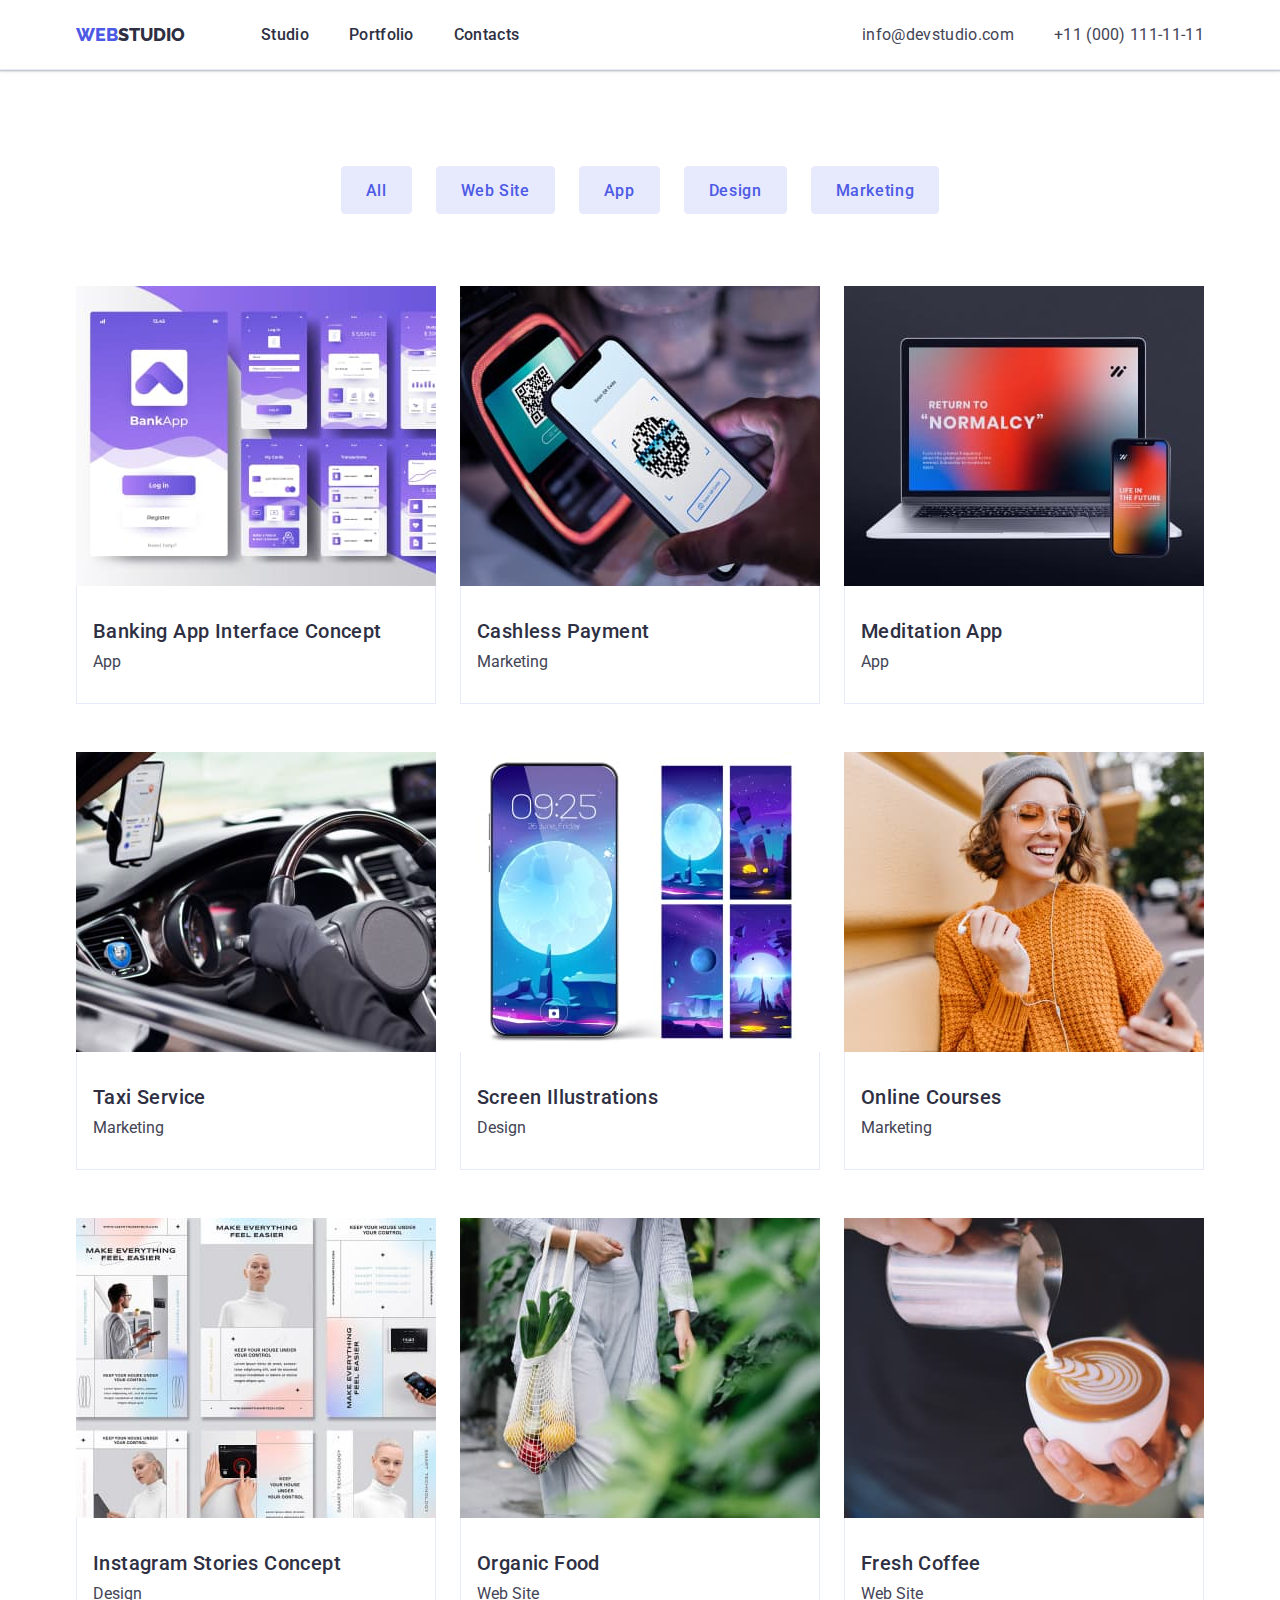
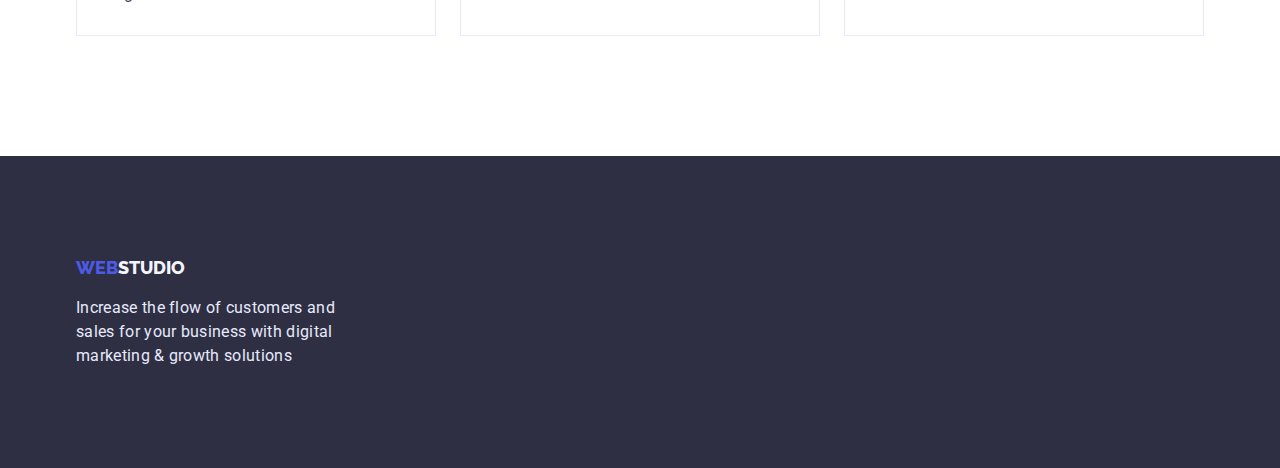
==== portfolio.html @ da1dea9c "ok" ====
<!DOCTYPE html>
<html lang="en">
  <head>
    <meta charset="UTF-8" />
    <meta http-equiv="X-UA-Compatible" content="IE=edge" />
    <meta name="viewport" content="width=device-width, initial-scale=1.0" />
    <title>Portfolio</title>
    <link rel="preconnect" href="https://fonts.googleapis.com" />
    <link rel="preconnect" href="https://fonts.gstatic.com" crossorigin />
    <link
      href="https://fonts.googleapis.com/css2?family=Raleway:wght@800&family=Roboto:wght@400;500;700&display=swap"
      rel="stylesheet"
    />
    <link
      rel="stylesheet"
      href="https://cdnjs.cloudflare.com/ajax/libs/modern-normalize/1.1.0/modern-normalize.min.css"
    />
    <link rel="stylesheet" href="./css/styles.css" />
  </head>
  <body>
    <header class="section header-portfolio">
      <div class="container">
        <nav class="main-nav">
          <a class="logo-studio link" href="./index.html">
            <span class="web-logo link">WEB</span>STUDIO</a
          >
          <ul class="list site-nav">
            <li class="item">
              <a class="link-header link" href="./index.html">Studio</a>
            </li>
            <li class="item">
              <a class="link-header link" href="./portfolio.html">Portfolio</a>
            </li>
            <li class="item">
              <a class="link-header link" href="">Contacts</a>
            </li>
          </ul>
          <ul class="list blok-contact">
            <li class="contact">
              <a class="link site-contact" href="mailto:info@devstudio.com"
                >info@devstudio.com</a
              >
            </li>
            <li class="contact">
              <a class="link site-contact" href="tel:+110001111111"
                >+11 (000) 111-11-11</a
              >
            </li>
          </ul>
        </nav>
      </div>
    </header>
    <main>
      <section class="section btn-portfolio">
        <div class="container">
          <h1 class="visually-hidden">Portfolio</h1>
          <ul class="list btn-block">
            <li class="button">
              <button type="button" class="link-btn btn-all">All</button>
            </li>
            <li class="button">
              <button type="button" class="link-btn btn-site">Web Site</button>
            </li>
            <li class="button">
              <button type="button" class="link-btn btn-app">App</button>
            </li>
            <li class="button">
              <button type="button" class="link-btn btn-design">Design</button>
            </li>
            <li>
              <button type="button" class="link-btn btn-marketing">
                Marketing
              </button>
            </li>
          </ul>
          <ul class="list work-results">
            <li class="project-card">
              <a class="link" href=""
                ><img
                  src="./images/photo10.jpg"
                  alt="BankApp"
                  width="360"
                  height="300"
                />
                <div class="card">
                  <h2 class="title project-name">
                    Banking App Interface Concept
                  </h2>
                  <p class="title-project">App</p>
                </div></a
              >
            </li>
            <li class="project-card">
              <a class="link" href="">
                <img
                  src="./images/photo9.jpg"
                  alt="Cashless Payment"
                  width="360"
                  height="300"
                />
                <div class="card">
                  <h2 class="title project-name">Cashless Payment</h2>
                  <p class="title-project">Marketing</p>
                </div></a
              >
            </li>
            <li class="project-card">
              <a class="link" href="">
                <img
                  src="images/photo8.jpg"
                  alt="Meditation App"
                  width="360"
                  height="300"
                />
                <div class="card">
                  <h2 class="title project-name">Meditation App</h2>
                  <p class="title-project">App</p>
                </div></a
              >
            </li>
            <li class="project-card">
              <a class="link" href="">
                <img
                  src="./images/photo11.jpg"
                  alt="Taxi Service"
                  width="360"
                  height="300"
                />
                <div class="card">
                  <h2 class="title project-name">Taxi Service</h2>
                  <p class="title-project">Marketing</p>
                </div></a
              >
            </li>
            <li class="project-card">
              <a class="link" href="">
                <img
                  src="./images/photo12.jpg"
                  alt="Screen Illustrations"
                  width="360"
                  height="300"
                />
                <div class="card">
                  <h2 class="title project-name">Screen Illustrations</h2>
                  <p class="title-project">Design</p>
                </div>
              </a>
            </li>
            <li class="project-card">
              <a class="link" href="">
                <img
                  src="./images/photo13.jpg"
                  alt="Online Courses"
                  width="360"
                  height="300"
                />
                <div class="card">
                  <h2 class="title project-name">Online Courses</h2>
                  <p class="title-project">Marketing</p>
                </div>
              </a>
            </li>
            <li class="project-card">
              <a class="link" href="">
                <img
                  src="./images/photo14.jpg"
                  alt="Instagram Stories Concept"
                  width="360"
                  height="300"
                />
                <div class="card">
                  <h2 class="title project-name">Instagram Stories Concept</h2>
                  <p class="title-project">Design</p>
                </div></a
              >
            </li>
            <li class="project-card">
              <a class="link" href="">
                <img
                  src="./images/photo15.jpg"
                  alt="Organic Food"
                  width="360"
                  height="300"
                />
                <div class="card">
                  <h2 class="title project-name">Organic Food</h2>
                  <p class="title-project">Web Site</p>
                </div></a
              >
            </li>
            <li class="project-card">
              <a class="link" href="">
                <img
                  src="./images/photo16.jpg"
                  alt="Fresh Coffee"
                  width="360"
                  height="300"
                />
                <div class="card">
                  <h2 class="title project-name">Fresh Coffee</h2>
                  <p class="title-project">Web Site</p>
                </div>
              </a>
            </li>
          </ul>
        </div>
      </section>
    </main>
    <footer class="footer">
      <div class="container footer-block">
        <a class="link logo-footer" href="./index.html"
          ><span class="web-logo link">WEB</span>STUDIO</a
        >
        <p class="post-footer">
          Increase the flow of customers and<br />
          sales for your business with digital<br />
          marketing & growth solutions
        </p>
      </div>
    </footer>
  </body>
</html>
---- css/styles.css ----
:root {
  --primary-header: #ffffff;
  --primary-footer: #2e2f42;
  --hover-focus: #4d5ae5;
  --btn: #4d5ae5;
  --pressed-state: #404bbf;
  --dark: #2e2f42;
  --success: #31d0aa;
  --text: #434455;
  --subtle-text: #8e8f99;
  --accent: #e7e9fc;
  --light: #f4f4fd;
}
* {
  box-sizing: border-box;
}

/*---------------------------------BLOK----------------------------------------------------------------------*/
h1 h2 h3 h4 h5 h6 {
  margin: 0;
  padding: 0;
}
p {
  margin: 0;
  padding: 0;
}

img {
  display: block;
}

.container {
  margin-left: auto;
  margin-right: auto;
  width: 1158px;
  padding-left: 15px;
  padding-right: 15px;
}

body {
  font-family: "Roboto", sans-serif;
  background-color: var(--primary-header);
  color: var(--primary-footer);
}
.visually-hidden {
  padding: 0;
  margin: 0;
  position: absolute;
  width: 1px;
  height: 1px;
  margin: -1px;
  border: 0;
  padding: 0;
  white-space: nowrap;
  clip-path: inset(100%);
  clip: rect(0 0 0 0);
  overflow: hidden;
}

.header {
  margin-left: auto;
  margin-right: auto;
  margin-bottom: 96px;
  border-bottom: 1px solid var(--accent);
  box-shadow: 0px 2px 1px rgba(46, 47, 66, 0.08),
    0px 1px 1px rgba(46, 47, 66, 0.16), 0px 1px 6px rgba(46, 47, 66, 0.08);
}

.list {
  padding: 0;
  margin: 0;
  list-style: none;
}
.link {
  text-decoration: none;
}

/*header index.html*/
.main-nav {
  align-items: center;
  display: flex;
}

.web-logo {
  color: var(--btn);
}
.web-logo:hover,
.web-logo:focus {
  color: var(--btn);
}
.web-logo {
  font-family: "Raleway", sans-serif;
  font-weight: 800;
  font-size: 18px;
  line-height: 1.33;
}

.logo-studio {
  margin-right: 76px;
}

.logo-studio {
  color: var(--dark);
}
.logo-studio:hover,
.logo-studio:focus {
  color: var(--dark);
}
.logo-studio {
  font-family: "Raleway", sans-serif;
  font-weight: 800;
  font-size: 18px;
  line-height: 1.33;
}
.link-header {
  color: var(--dark);
}
.link-header:hover,
.link-header:focus {
  color: var(--hover-focus);
}
.site-nav .item:not(:last-child) {
  margin-right: 40px;
}
.site-nav {
  display: flex;
}
.link-header {
  padding-top: 24px;
  padding-bottom: 24px;
  font-weight: 500;
  font-size: 16px;
  line-height: 1.33;
  letter-spacing: 0.02em;
}
.site-contact {
  color: var(--text);
}

.site-contact {
  display: block;
  padding-top: 24px;
  padding-bottom: 24px;
}

.site-contact:hover,
.site-contact:focus {
  color: var(--hover-focus);
}
.site-contact {
  font-size: 16px;
  line-height: 1.33;
  letter-spacing: 0.02em;
}
.tele-mail {
  font-style: normal;
  display: flex;
}
.tele-mail .contact:not(:last-child) {
  margin-right: 40px;
}
.tele-mail {
  margin-left: auto;
}

/*----------------------------hero index.html------------------------*/
.hero {
  height: 600px;
  padding-top: 188px;
  padding-bottom: 188px;
}

.hero {
  background-color: var(--dark);
}

.hero-btn {
  cursor: pointer;
  text-align: center;
  display: inline-block;
  border: var(--btn);
  padding: 16px 32px;
  border-radius: 4px;
  min-width: 169px;
  background-color: var(--btn);
  color: var(--primary-header);
}
.hero-btn:hover,
.hero-btn:focus {
  color: var(--primary-header);
}
.hero-btn:hover,
.hero-btn:focus {
  box-shadow: 0px 4px 4px rgba(0, 0, 0, 0.15);
  background-color: var(--hover-focus);
}

.hero-btn {
  display: flex;
  justify-content: center;
  margin: 0px auto;
  font-family: inherit;
  font-weight: 500;
  font-size: 16px;
  line-height: 1.33;
  letter-spacing: 0.04em;
}
.hero-btn {
  background-color: var(--btn);
}
.hero-btn:hover,
.hero-btn:focus {
  background-color: var(--pressed-state);
}

.hero-text {
  display: flex;
  justify-content: center;
  padding-bottom: 48px;
  margin: 0px auto;
  color: var(--primary-header);
  font-size: 56px;
  line-height: 1.33;
  letter-spacing: 0.02em;
}

/*-----------------------we-are-------------------*/

.page-doing {
  display: flex;
  justify-content: center;
  padding-bottom: 120px;
}
.we-are:not(:last-child) {
  margin-right: 24px;
}

.we-are {
  border: 1px solid #e7e9fc;
}

/*title index.html*/
.main-page {
  display: flex;
  justify-content: center;
  margin-bottom: 72px;
}

.main-page {
  font-weight: 700;
  font-size: 36px;
  line-height: 40px;
  text-align: center;
  letter-spacing: 0.02em;
  text-transform: capitalize;
  color: var(--dark);
}

.feature {
  padding-top: 120px;
  padding-bottom: 120px;
}

.team-info:not(:last-child) {
  margin-right: 24px;
}

.team-info {
  background-color: var(--primary-header);
  box-shadow: 0px 1px 6px rgba(46, 47, 66, 0.08),
    0px 1px 1px rgba(46, 47, 66, 0.16), 0px 2px 1px rgba(46, 47, 66, 0.08);
  border-radius: 0px 0px 4px 4px;
}

.card-title {
  display: flex;
  justify-content: center;
  padding: 0;
  margin: 0;
  margin-bottom: 8px;
  color: var(--dark);
}
.title {
  padding: 0;
  margin: 0;
  margin-bottom: 8px;
  font-weight: 500;
  font-size: 20px;
  line-height: 1.33;
  letter-spacing: 0.02em;
}

.characteristic {
  display: flex;
  justify-content: center;
}

.title-info:not(:last-child) {
  margin-right: 24px;
}

.title {
  color: var(--dark);
}
.our-team {
  background-color: var(--light);
}

.card-block {
  padding-top: 32px;
  padding-bottom: 32px;
}

.team-name {
  display: flex;
  justify-content: center;
}

.title-text:not(:last-child) {
  margin-right: 24px;
}
.title-text {
  padding: 0;
  margin: 0;
  font-size: 16px;
  line-height: 1.33;
  letter-spacing: 0.02em;
}
.title-text {
  color: var(--text);
}

.title-professional {
  display: flex;
  justify-content: center;
  font-size: 16px;
  line-height: 1.33;
  letter-spacing: 0.02em;
  color: var(--text);
}

.main-team {
  display: flex;
  justify-content: center;
  margin-bottom: 72px;
  font-size: 36px;
  line-height: 1.33;
  letter-spacing: 0.02em;
}

.main-style {
  padding-top: 120px;
  padding-bottom: 120px;
  background-color: #f4f4fd;
}

.main-team {
  color: var(--dark);
}

/*menu portfolio----------------*/
.header-portfolio {
  border-bottom: 1px solid var(--accent);
  box-shadow: 0px 2px 1px rgba(46, 47, 66, 0.08),
    0px 1px 1px rgba(46, 47, 66, 0.16), 0px 1px 6px rgba(46, 47, 66, 0.08);
}

.btn-portfolio {
  padding-top: 96px;
  padding-bottom: 120px;
}

.work-results {
  display: flex;
  flex-wrap: wrap;
}

.project-card:nth-child(-n + 6) {
  margin-bottom: 48px;
}
.project-card:nth-child(3n) {
  margin-right: 0;
}
.project-card {
  width: 360px;
  margin-right: 24px;
}

.blok-contact {
  font-style: normal;
  display: flex;
  margin-left: auto;
}

.blok-contact .contact:not(:last-child) {
  margin-right: 40px;
}

/*nav-portfolio-------------------------------------*/

/*btn----------------------------------*/
.link-btn:hover,
.link-btn:focus {
  background-color: var(--pressed-state);
  color: var(--primary-header);
  box-shadow: 0px 3px 1px rgba(0, 0, 0, 0.1), 0px 2px 1px rgba(0, 0, 0, 0.08),
    0px 2px 2px rgba(0, 0, 0, 0.12);
}

.btn-block {
  margin-bottom: 72px;
  justify-content: center;
  display: flex;
}

.btn-portfolio .button:not(:last-child) {
  margin-right: 24px;
}
.link-btn {
  display: inline-block;
  text-align: center;
  border: 1px solid #e7e9fc;
  padding: 12px 24px;
  border-radius: 4px;

  cursor: pointer;
  color: var(--btn);
  background-color: var(--accent);
}
.link-btn {
  font-family: inherit;
  font-weight: 500;
  font-size: 16px;
  line-height: 1.33;
  letter-spacing: 0.04em;
}
/*-------------------------BTN-----------------------*/
.btn-all {
  min-width: 69px;
  min-height: 48px;
}
.btn-site {
  min-width: 116px;
  min-height: 48px;
}
.btn-app {
  min-width: 78px;
  min-height: 48px;
}
.btn-design {
  min-width: 101px;
  min-height: 48px;
}
.btn-marketing {
  min-width: 126px;
  min-height: 48px;
}
/*-----------------------------Btn________---------*/

.card {
  display: block;
  padding: 32px 0px 32px 16px;
}
.card {
  border-bottom: 1px solid var(--accent);
}
.card {
  border-left: 1px solid var(--accent);
}

.card {
  border-right: 1px solid var(--accent);
}

.title-project {
  margin: 0px;
  padding: 0;
  color: var(--text);
}

/*-----------------------------footer--------------------------*/
.footer {
  margin-left: auto;
  margin-right: auto;
  padding-top: 100px;
  padding-bottom: 100px;
}

.footer {
  background-color: var(--primary-footer);
}

.logo-footer {
  display: block;
  font-family: "Raleway", sans-serif;
  font-weight: 800;
  font-size: 18px;
  line-height: 1.33;
  margin-bottom: 16px;
}

.logo-footer {
  color: var(--light);
}
.logo-footer:hover,
.logo-footer:focus {
  color: var(--light);
}

.post-footer {
  padding: 0;
  margin: 0;
  font-size: 16px;
  line-height: 24px;
  letter-spacing: 0.02em;
  color: var(--accent);
}
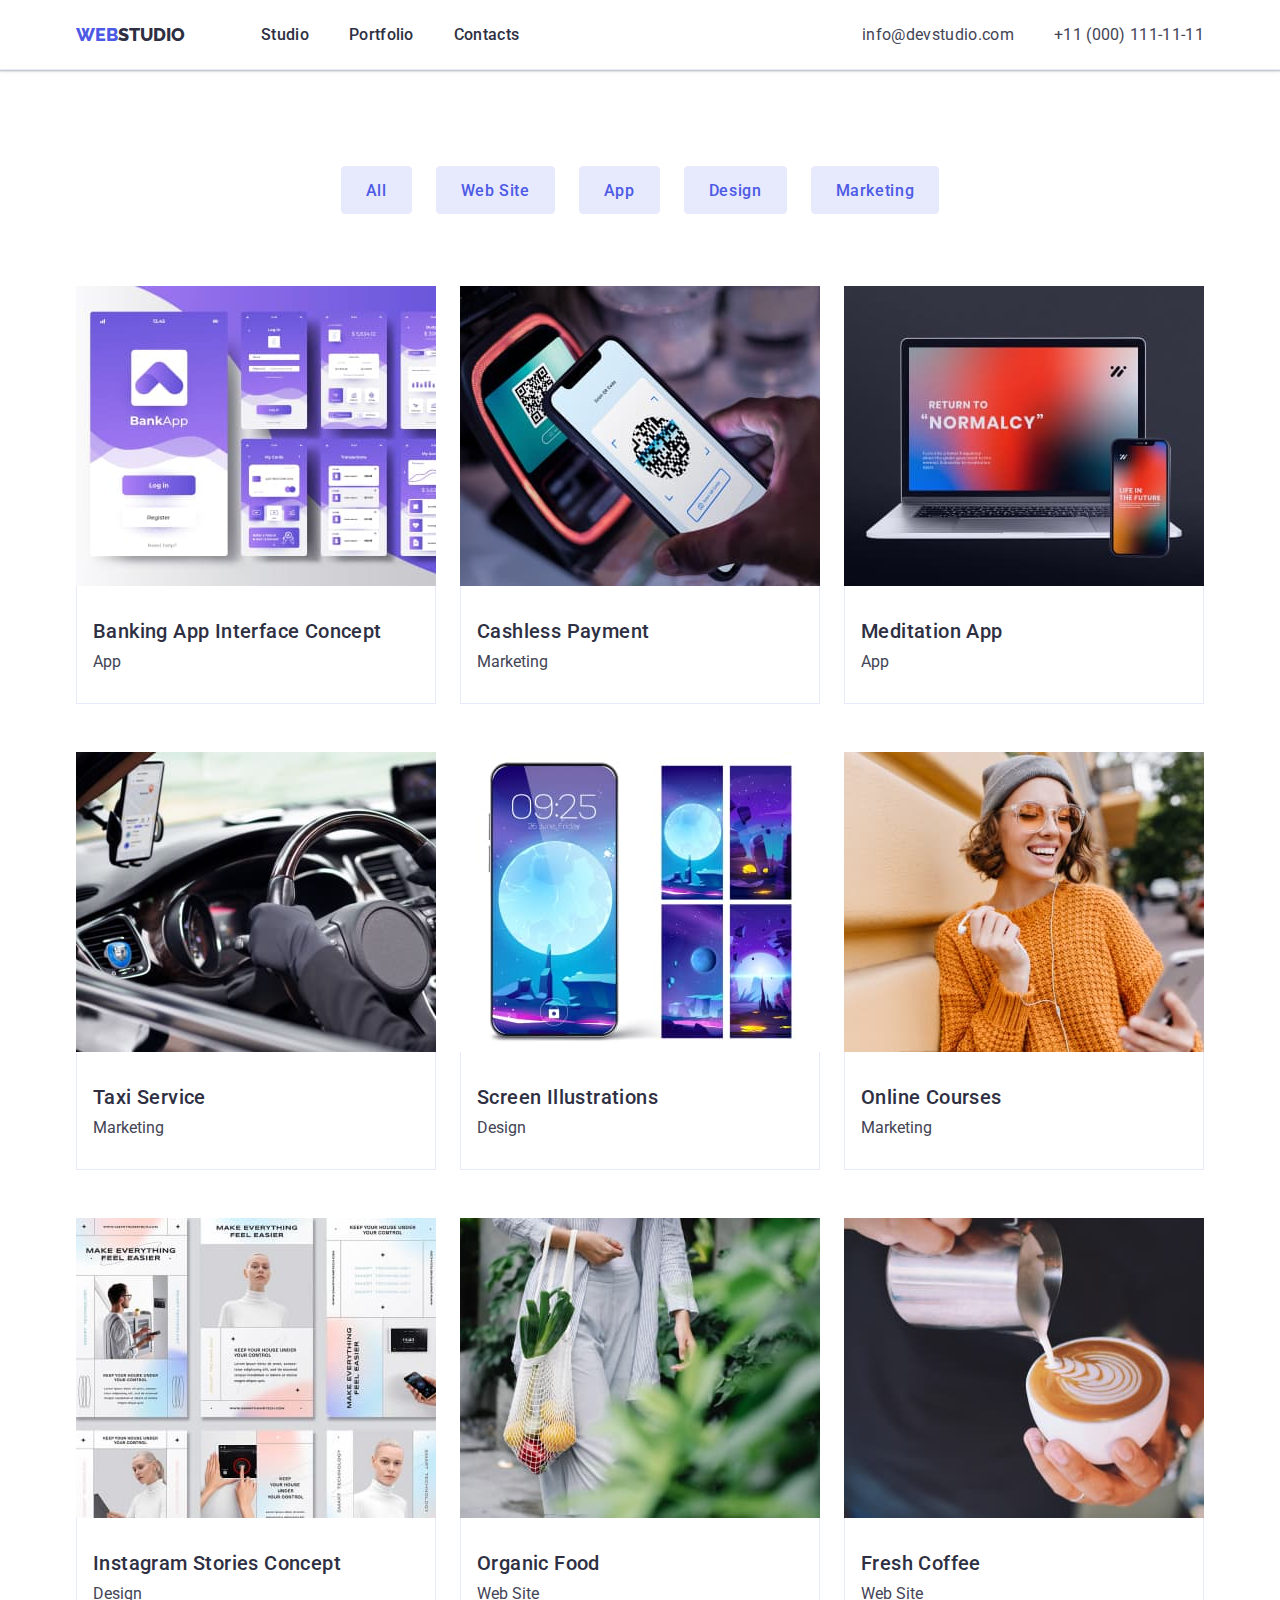
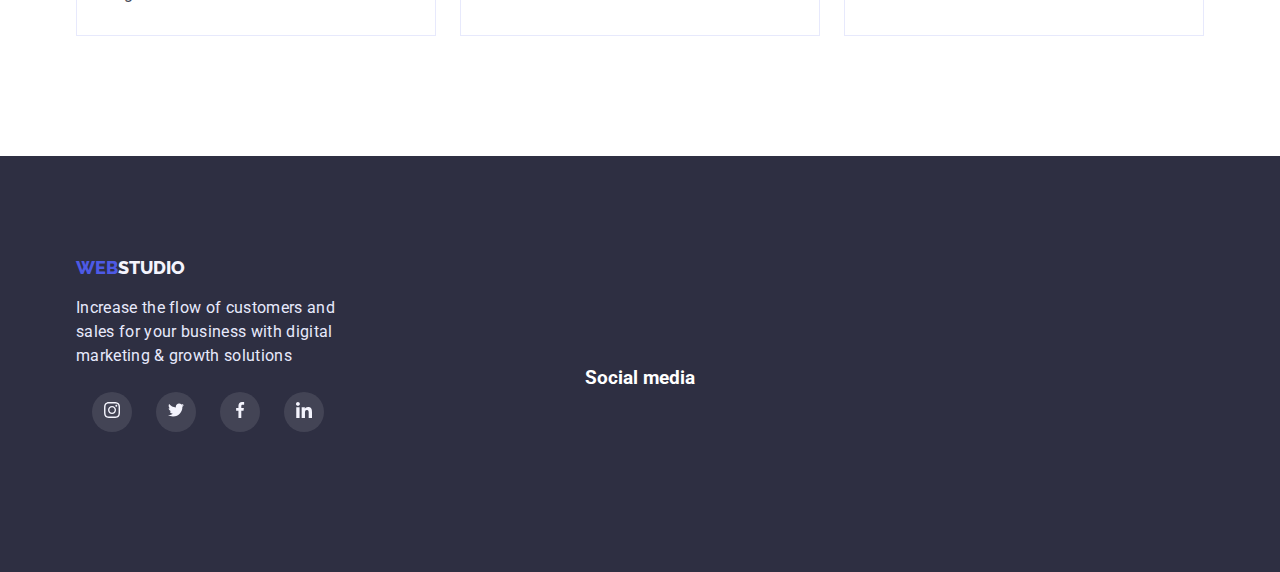
==== commit 77f74d67: "icon logo partners" ====
--- a/portfolio.html
+++ b/portfolio.html
@@ -216,6 +216,43 @@
           sales for your business with digital<br />
           marketing & growth solutions
         </p>
+        <h3 class="card-media">Social media</h3>
+        <ul class="list social-link">
+          <li class="icon-distance">
+            <button class="icon-footer">
+              <svg class="media-footer">
+                <use
+                  href="./images/icons.svg/icons.svg.svg#icon-instagram"
+                ></use>
+              </svg>
+            </button>
+          </li>
+          <li class="icon-distance">
+            <button class="icon-footer">
+              <svg class="media-footer">
+                <use href="./images/icons.svg/icons.svg.svg#icon-twitter"></use>
+              </svg>
+            </button>
+          </li>
+          <li class="icon-distance">
+            <button class="icon-footer">
+              <svg class="media-footer">
+                <use
+                  href="./images/icons.svg/icons.svg.svg#icon-facebook"
+                ></use>
+              </svg>
+            </button>
+          </li>
+          <li class="icon-distance">
+            <button class="icon-footer">
+              <svg class="media-footer">
+                <use
+                  href="./images/icons.svg/icons.svg.svg#icon-linkedin"
+                ></use>
+              </svg>
+            </button>
+          </li>
+        </ul>
       </div>
     </footer>
   </body>
--- a/css/styles.css
+++ b/css/styles.css
@@ -216,20 +216,32 @@
 .hero-text {
   display: flex;
   justify-content: center;
-  padding-bottom: 48px;
-  margin: 0px auto;
+  margin-bottom: 48px;
+  margin-top: 0px;
+  margin-left: auto;
+  margin-right: auto;
   color: var(--primary-header);
   font-size: 56px;
   line-height: 1.33;
   letter-spacing: 0.02em;
 }
 
+.overlay {
+  background-repeat: no-repeat;
+  max-width: 1440px;
+  max-height: 600px;
+  margin-left: auto;
+  margin-right: auto;
+  background-image: url("../images/people-office.jpg");
+  background-position: center;
+  background-size: cover;
+}
+
 /*-----------------------we-are-------------------*/
 
 .page-doing {
   display: flex;
   justify-content: center;
-  padding-bottom: 120px;
 }
 .we-are:not(:last-child) {
   margin-right: 24px;
@@ -240,6 +252,9 @@
 }
 
 /*title index.html*/
+.team {
+  padding-bottom: 120px;
+}
 .main-page {
   display: flex;
   justify-content: center;
@@ -247,6 +262,7 @@
 }
 
 .main-page {
+  margin-top: 0px;
   font-weight: 700;
   font-size: 36px;
   line-height: 40px;
@@ -261,8 +277,62 @@
   padding-bottom: 120px;
 }
 
+.card-title {
+  display: flex;
+  justify-content: center;
+  padding: 0;
+  margin: 0;
+  margin-bottom: 8px;
+  color: var(--dark);
+}
+.title {
+  padding: 0;
+  margin: 0;
+  margin-bottom: 8px;
+  font-weight: 500;
+  font-size: 20px;
+  line-height: 1.33;
+  letter-spacing: 0.02em;
+}
+
+.characteristic {
+  display: flex;
+  justify-content: center;
+}
+
+.title-info::before {
+  height: 112px;
+  display: block;
+  content: "";
+  background-size: contain;
+  background-repeat: no-repeat;
+  background-position: center;
+  background-color: var(--light);
+  border-radius: 4px;
+  margin-bottom: 8px;
+}
+
+.antenna::before {
+  background-image: url(../images/icons.svg/antenna.svg);
+  background-size: 59.72px;
+}
+.clock::before {
+  background-image: url(../images/icons.svg/clock.svg);
+  background-size: 61.22px;
+}
+
+.diagram::before {
+  background-image: url(../images/icons.svg/diagram.svg);
+  background-size: 64px;
+}
+
+.astronaut::before {
+  background-image: url(../images/icons.svg/asttronaut.svg);
+  background-size: 50.13px;
+}
+
 .team-info:not(:last-child) {
-  margin-right: 24px;
+  margin-right: 27px;
 }
 
 .team-info {
@@ -272,29 +342,6 @@
   border-radius: 0px 0px 4px 4px;
 }
 
-.card-title {
-  display: flex;
-  justify-content: center;
-  padding: 0;
-  margin: 0;
-  margin-bottom: 8px;
-  color: var(--dark);
-}
-.title {
-  padding: 0;
-  margin: 0;
-  margin-bottom: 8px;
-  font-weight: 500;
-  font-size: 20px;
-  line-height: 1.33;
-  letter-spacing: 0.02em;
-}
-
-.characteristic {
-  display: flex;
-  justify-content: center;
-}
-
 .title-info:not(:last-child) {
   margin-right: 24px;
 }
@@ -331,6 +378,7 @@
 }
 
 .title-professional {
+  margin-bottom: 8px;
   display: flex;
   justify-content: center;
   font-size: 16px;
@@ -342,6 +390,7 @@
 .main-team {
   display: flex;
   justify-content: center;
+  margin-top: 0px;
   margin-bottom: 72px;
   font-size: 36px;
   line-height: 1.33;
@@ -356,6 +405,83 @@
 
 .main-team {
   color: var(--dark);
+}
+
+.icon-team {
+  display: flex;
+}
+
+.icon-distance:nth-of-type(1) {
+  margin-left: 16px;
+}
+
+.icon-distance:not(:last-child) {
+  margin-right: 24px;
+}
+
+.btn-icon {
+  margin-top: 8px;
+  cursor: pointer;
+  border-radius: 50%;
+  margin: 0;
+  border: none;
+  padding: 0px;
+  width: 40px;
+  height: 40px;
+  background-color: var(--btn);
+}
+
+.btn-icon:hover {
+  background-color: var(--pressed-state);
+}
+
+.instagram {
+  width: 16px;
+  height: 16px;
+}
+
+.twitter {
+  width: 16px;
+  height: 16px;
+}
+
+.facebook {
+  width: 16px;
+  height: 16px;
+}
+
+.linkedin {
+  width: 16px;
+  height: 16px;
+}
+.block-icon {
+  display: flex;
+}
+.customers {
+  padding-top: 130px;
+  padding-bottom: 120px;
+}
+.icon-customers:not(:last-child) {
+  margin-right: 24px;
+}
+
+.icon-customers {
+  height: 88px;
+  width: 168px;
+  border: 1px solid #8e8f99;
+  border-radius: 4px;
+}
+
+.icon-customers:hover,
+.icon-customers:focus {
+  border: 1px solid var(--pressed-state);
+  border-radius: 4px;
+}
+
+.logo-icon {
+  fill: var(--subtle-text);
+  width: 104px;
+  height: 56px;
 }
 
 /*menu portfolio----------------*/
@@ -365,40 +491,13 @@
     0px 1px 1px rgba(46, 47, 66, 0.16), 0px 1px 6px rgba(46, 47, 66, 0.08);
 }
 
+/*btn portfolio----------------------------------*/
+
 .btn-portfolio {
   padding-top: 96px;
   padding-bottom: 120px;
 }
 
-.work-results {
-  display: flex;
-  flex-wrap: wrap;
-}
-
-.project-card:nth-child(-n + 6) {
-  margin-bottom: 48px;
-}
-.project-card:nth-child(3n) {
-  margin-right: 0;
-}
-.project-card {
-  width: 360px;
-  margin-right: 24px;
-}
-
-.blok-contact {
-  font-style: normal;
-  display: flex;
-  margin-left: auto;
-}
-
-.blok-contact .contact:not(:last-child) {
-  margin-right: 40px;
-}
-
-/*nav-portfolio-------------------------------------*/
-
-/*btn----------------------------------*/
 .link-btn:hover,
 .link-btn:focus {
   background-color: var(--pressed-state);
@@ -455,7 +554,24 @@
   min-width: 126px;
   min-height: 48px;
 }
-/*-----------------------------Btn________---------*/
+
+.work-results {
+  display: flex;
+  flex-wrap: wrap;
+}
+
+/*main portfolio--------------------*/
+
+.project-card:nth-child(-n + 6) {
+  margin-bottom: 48px;
+}
+.project-card:nth-child(3n) {
+  margin-right: 0;
+}
+.project-card {
+  width: 360px;
+  margin-right: 24px;
+}
 
 .card {
   display: block;
@@ -472,12 +588,28 @@
   border-right: 1px solid var(--accent);
 }
 
+.card:hover,
+.card:focus {
+  border: 1px solid #f4f4fd;
+  box-shadow: 0px 1px 6px rgba(46, 47, 66, 0.08),
+    0px 1px 1px rgba(46, 47, 66, 0.16), 0px 2px 1px rgba(46, 47, 66, 0.08);
+}
+
 .title-project {
   margin: 0px;
   padding: 0;
   color: var(--text);
 }
 
+.blok-contact {
+  font-style: normal;
+  display: flex;
+  margin-left: auto;
+}
+
+.blok-contact .contact:not(:last-child) {
+  margin-right: 40px;
+}
 /*-----------------------------footer--------------------------*/
 .footer {
   margin-left: auto;
@@ -515,3 +647,35 @@
   letter-spacing: 0.02em;
   color: var(--accent);
 }
+/*------------------------icons footer---------------*/
+.social-link {
+  display: flex;
+  width: 208px;
+  height: 80px;
+}
+
+.card-media {
+  display: flex;
+  justify-content: center;
+  padding: 0;
+  margin: 0;
+  height: 24px;
+  color: var(--primary-header);
+}
+
+.icon-footer {
+  background-color: rgba(255, 255, 255, 0.1);
+  margin-top: 16px;
+  cursor: pointer;
+  border-radius: 50%;
+  margin: 0;
+  border: none;
+  padding: 0px;
+  width: 40px;
+  height: 40px;
+}
+
+.media-footer {
+  width: 16px;
+  height: 16px;
+}
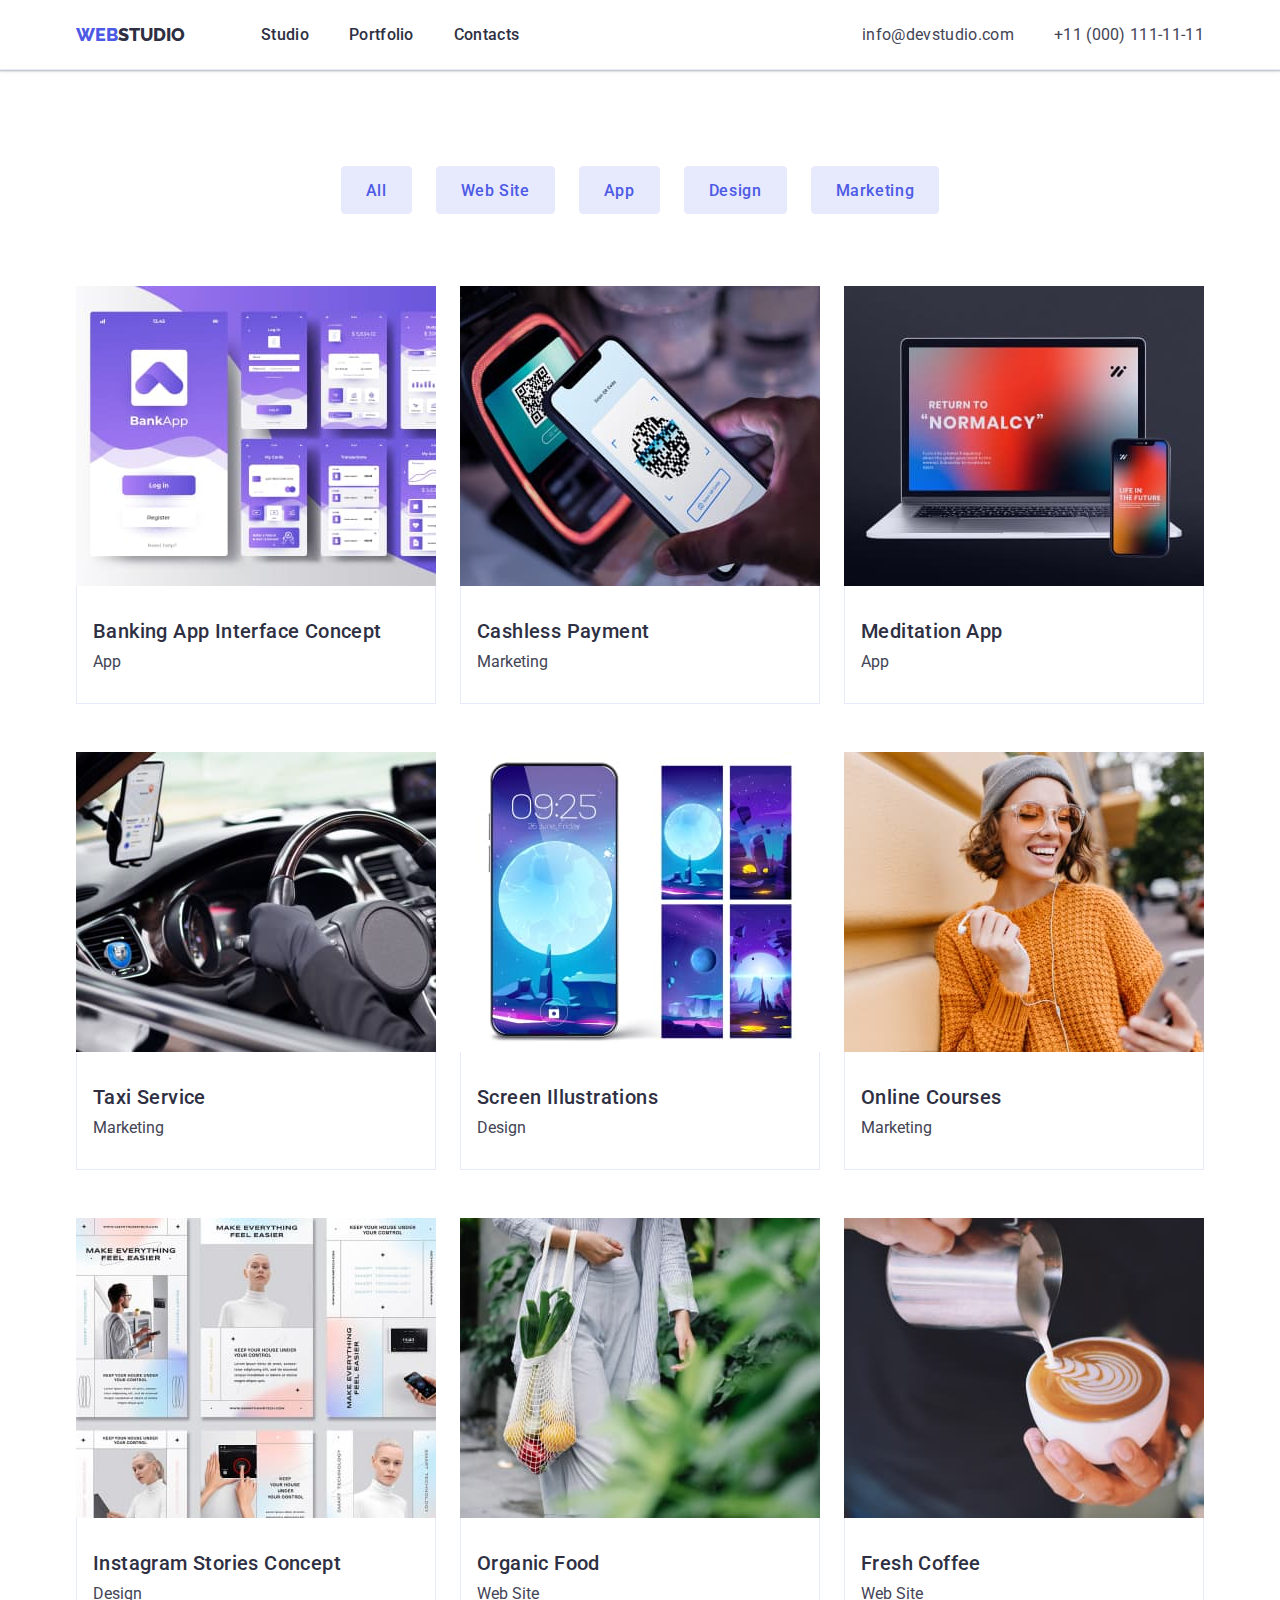
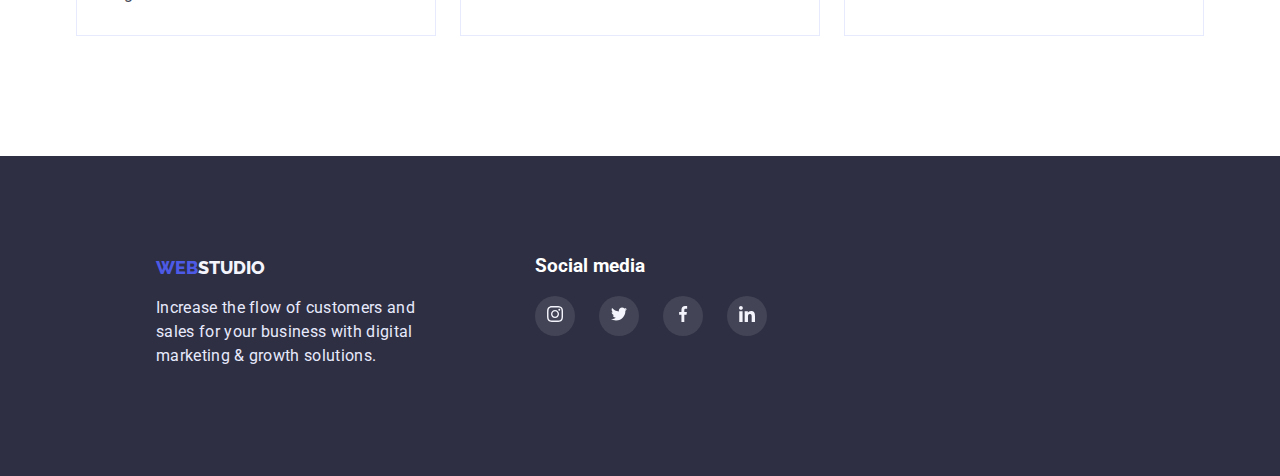
==== commit 8c868899: "customers, footer" ====
--- a/portfolio.html
+++ b/portfolio.html
@@ -207,52 +207,58 @@
       </section>
     </main>
     <footer class="footer">
-      <div class="container footer-block">
-        <a class="link logo-footer" href="./index.html"
-          ><span class="web-logo link">WEB</span>STUDIO</a
-        >
-        <p class="post-footer">
-          Increase the flow of customers and<br />
-          sales for your business with digital<br />
-          marketing & growth solutions
-        </p>
-        <h3 class="card-media">Social media</h3>
-        <ul class="list social-link">
-          <li class="icon-distance">
-            <button class="icon-footer">
-              <svg class="media-footer">
-                <use
-                  href="./images/icons.svg/icons.svg.svg#icon-instagram"
-                ></use>
-              </svg>
-            </button>
-          </li>
-          <li class="icon-distance">
-            <button class="icon-footer">
-              <svg class="media-footer">
-                <use href="./images/icons.svg/icons.svg.svg#icon-twitter"></use>
-              </svg>
-            </button>
-          </li>
-          <li class="icon-distance">
-            <button class="icon-footer">
-              <svg class="media-footer">
-                <use
-                  href="./images/icons.svg/icons.svg.svg#icon-facebook"
-                ></use>
-              </svg>
-            </button>
-          </li>
-          <li class="icon-distance">
-            <button class="icon-footer">
-              <svg class="media-footer">
-                <use
-                  href="./images/icons.svg/icons.svg.svg#icon-linkedin"
-                ></use>
-              </svg>
-            </button>
-          </li>
-        </ul>
+      <div class="container block-footer">
+        <div class="block-logo">
+          <a class="logo-footer link" href="./index.html">
+            <span class="web-logo link">WEB</span>STUDIO</a
+          >
+          <p class="post-footer">
+            Increase the flow of customers and<br />
+            sales for your business with digital<br />
+            marketing & growth solutions.
+          </p>
+        </div>
+        <div>
+          <h3 class="card-media">Social media</h3>
+          <ul class="list social-link">
+            <li class="distance-footer">
+              <button class="icon-footer">
+                <svg class="media-footer">
+                  <use
+                    href="./images/icons.svg/icons.svg.svg#icon-instagram"
+                  ></use>
+                </svg>
+              </button>
+            </li>
+            <li class="distance-footer">
+              <button class="icon-footer">
+                <svg class="media-footer">
+                  <use
+                    href="./images/icons.svg/icons.svg.svg#icon-twitter"
+                  ></use>
+                </svg>
+              </button>
+            </li>
+            <li class="distance-footer">
+              <button class="icon-footer">
+                <svg class="media-footer">
+                  <use
+                    href="./images/icons.svg/icons.svg.svg#icon-facebook"
+                  ></use>
+                </svg>
+              </button>
+            </li>
+            <li class="distance-footer">
+              <button class="icon-footer">
+                <svg class="media-footer">
+                  <use
+                    href="./images/icons.svg/icons.svg.svg#icon-linkedin"
+                  ></use>
+                </svg>
+              </button>
+            </li>
+          </ul>
+        </div>
       </div>
     </footer>
   </body>
--- a/css/styles.css
+++ b/css/styles.css
@@ -29,6 +29,12 @@
   display: block;
 }
 
+.section {
+  margin-left: auto;
+  margin-right: auto;
+  max-width: 1440px;
+}
+
 .container {
   margin-left: auto;
   margin-right: auto;
@@ -232,9 +238,14 @@
   max-height: 600px;
   margin-left: auto;
   margin-right: auto;
-  background-image: url("../images/people-office.jpg");
   background-position: center;
   background-size: cover;
+  background-image: linear-gradient(
+      to right,
+      rgba(46, 47, 66, 0.7),
+      rgba(46, 47, 66, 0.7)
+    ),
+    url("../images/people-office.jpg");
 }
 
 /*-----------------------we-are-------------------*/
@@ -454,18 +465,32 @@
   width: 16px;
   height: 16px;
 }
+/*customers--------------------------*/
+.customers {
+  padding-top: 120px;
+  padding-bottom: 130px;
+}
 .block-icon {
   display: flex;
 }
-.customers {
-  padding-top: 130px;
-  padding-bottom: 120px;
-}
-.icon-customers:not(:last-child) {
+
+.logo-icon {
+  display: block;
+  width: 104px;
+  height: 56px;
+  fill: var(--subtle-text);
+}
+
+.icons:not(:last-child) {
   margin-right: 24px;
 }
 
+.logo-icon:hover,
+.logo-icon:focus {
+  fill: var(--pressed-state);
+}
 .icon-customers {
+  display: block;
   height: 88px;
   width: 168px;
   border: 1px solid #8e8f99;
@@ -474,14 +499,8 @@
 
 .icon-customers:hover,
 .icon-customers:focus {
-  border: 1px solid var(--pressed-state);
+  border: 1px solid #404bbf;
   border-radius: 4px;
-}
-
-.logo-icon {
-  fill: var(--subtle-text);
-  width: 104px;
-  height: 56px;
 }
 
 /*menu portfolio----------------*/
@@ -612,6 +631,7 @@
 }
 /*-----------------------------footer--------------------------*/
 .footer {
+  width: 1440px;
   margin-left: auto;
   margin-right: auto;
   padding-top: 100px;
@@ -620,6 +640,14 @@
 
 .footer {
   background-color: var(--primary-footer);
+}
+
+.block-footer {
+  display: flex;
+}
+
+.block-logo {
+  margin-right: 120px;
 }
 
 .logo-footer {
@@ -649,18 +677,20 @@
 }
 /*------------------------icons footer---------------*/
 .social-link {
+  margin-top: 16px;
   display: flex;
   width: 208px;
   height: 80px;
 }
-
 .card-media {
-  display: flex;
-  justify-content: center;
   padding: 0;
   margin: 0;
   height: 24px;
   color: var(--primary-header);
+}
+
+.distance-footer:not(:last-child) {
+  margin-right: 24px;
 }
 
 .icon-footer {
@@ -675,6 +705,10 @@
   height: 40px;
 }
 
+.icon-footer:hover {
+  background-color: var(--success);
+}
+
 .media-footer {
   width: 16px;
   height: 16px;
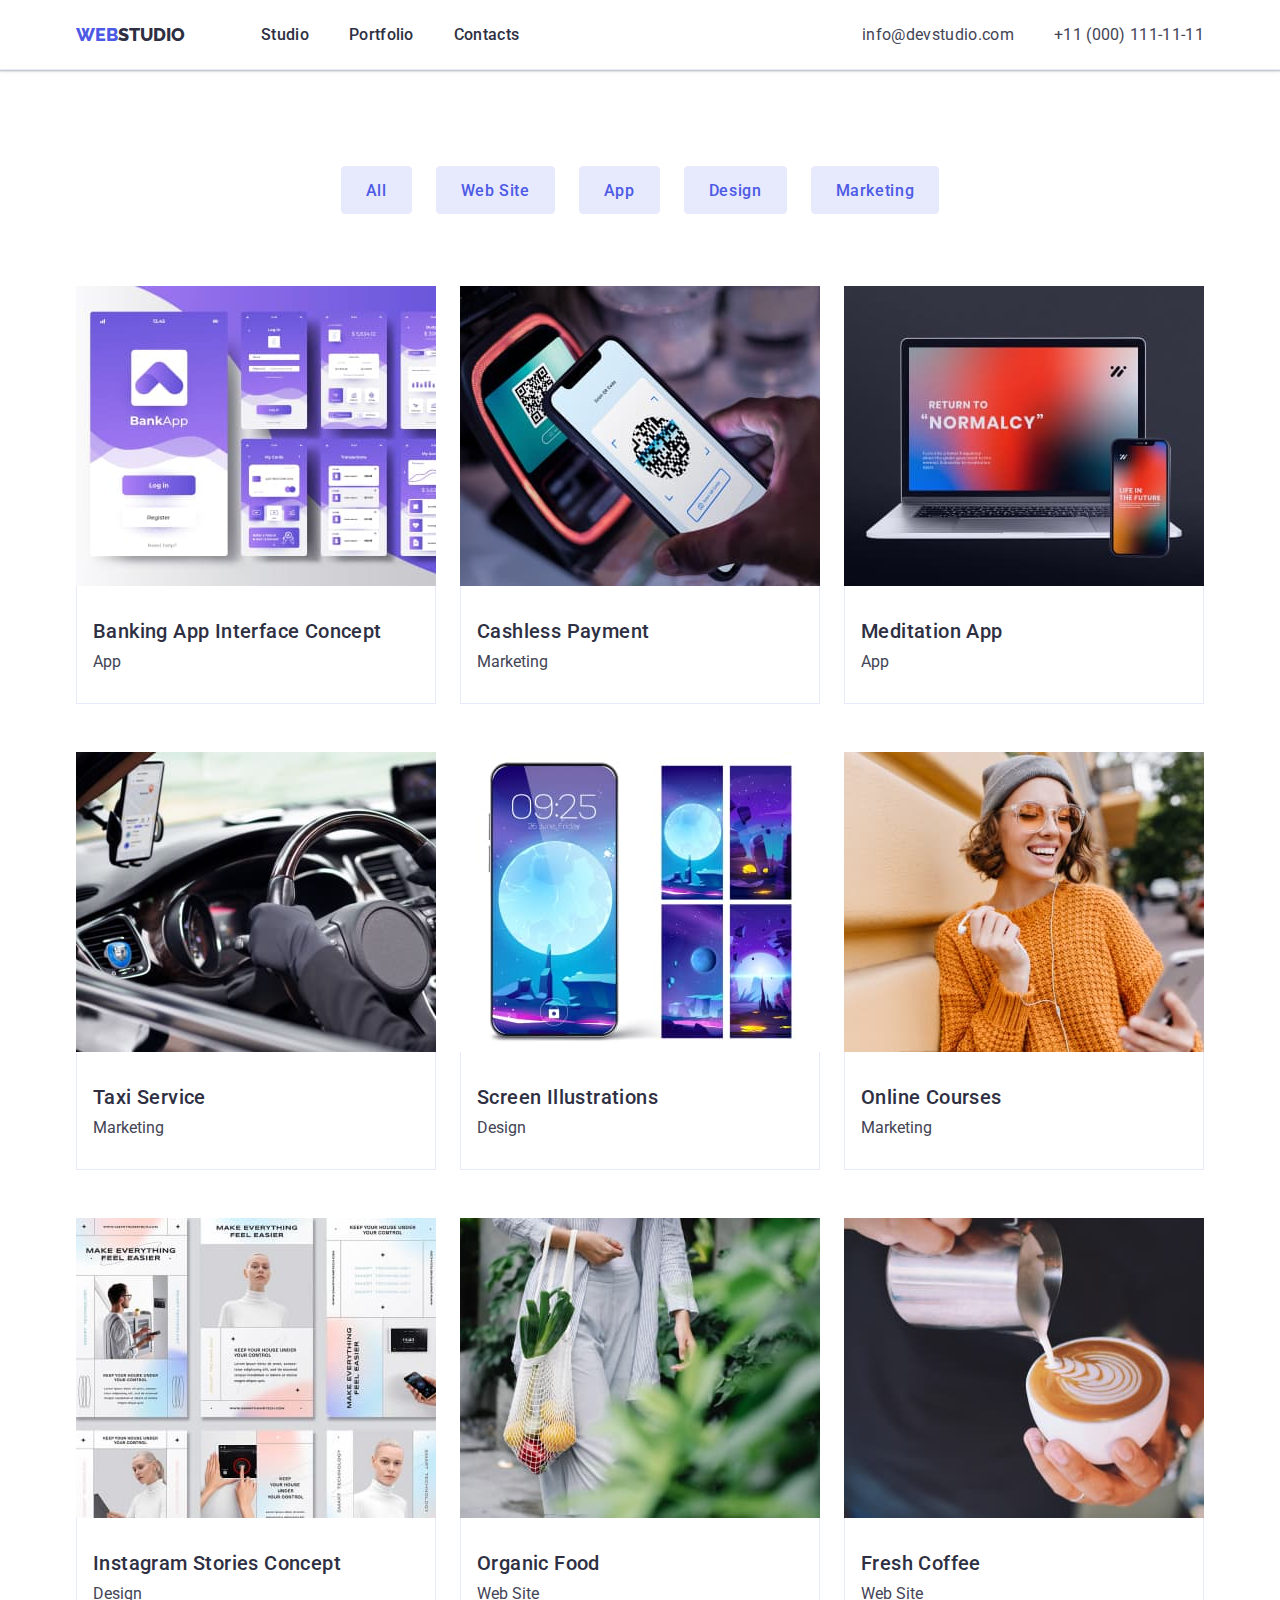
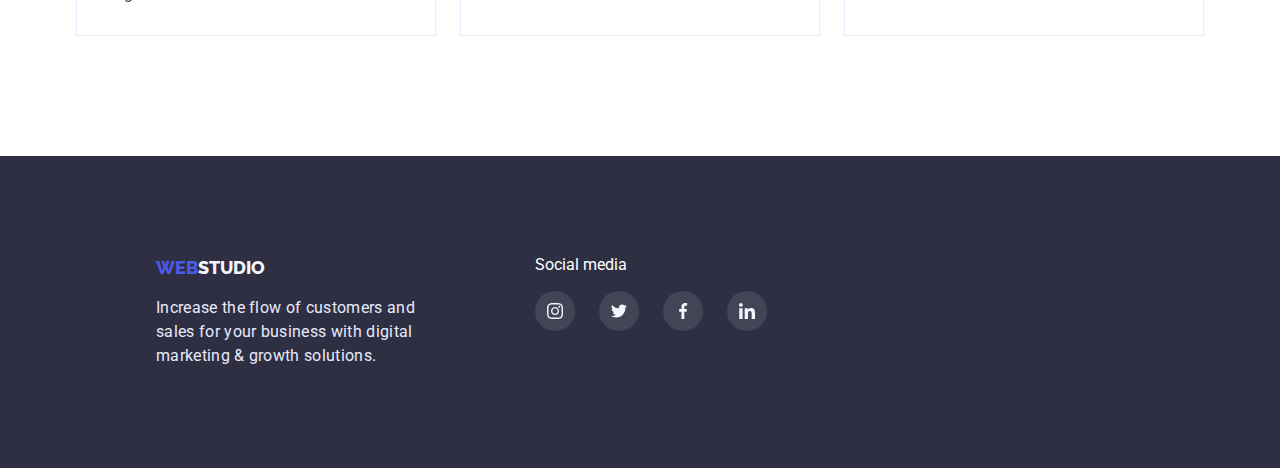
==== commit c91ab18b: "UPGRADE" ====
--- a/portfolio.html
+++ b/portfolio.html
@@ -218,48 +218,47 @@
             marketing & growth solutions.
           </p>
         </div>
-        <div>
-          <h3 class="card-media">Social media</h3>
-          <ul class="list social-link">
-            <li class="distance-footer">
-              <button class="icon-footer">
-                <svg class="media-footer">
-                  <use
-                    href="./images/icons.svg/icons.svg.svg#icon-instagram"
-                  ></use>
-                </svg>
-              </button>
-            </li>
-            <li class="distance-footer">
-              <button class="icon-footer">
-                <svg class="media-footer">
-                  <use
-                    href="./images/icons.svg/icons.svg.svg#icon-twitter"
-                  ></use>
-                </svg>
-              </button>
-            </li>
-            <li class="distance-footer">
-              <button class="icon-footer">
-                <svg class="media-footer">
-                  <use
-                    href="./images/icons.svg/icons.svg.svg#icon-facebook"
-                  ></use>
-                </svg>
-              </button>
-            </li>
-            <li class="distance-footer">
-              <button class="icon-footer">
-                <svg class="media-footer">
-                  <use
-                    href="./images/icons.svg/icons.svg.svg#icon-linkedin"
-                  ></use>
-                </svg>
-              </button>
-            </li>
-          </ul>
-        </div>
-      </div>
+        <div class="">
+      <p class="card-media">Social media</p>
+      <ul class="list social-link">
+                  <li class="icon-distance">
+                    <a href="" class="icon-footer">
+                    <svg class= "media">
+                      <use
+                        href="./images/icons.svg/icons.svg.svg#icon-instagram"
+                      ></use>
+                    </svg>
+                  </a>
+                  </li>
+                  <li class="icon-distance">
+                       <a href="" class="icon-footer">
+                    <svg class= "media">
+                      <use
+                        href="./images/icons.svg/icons.svg.svg#icon-twitter"
+                      ></use>
+                    </svg>
+                  </a>
+                  </li>
+                  <li  class="icon-distance">
+                     <a href="" class="icon-footer">
+                    <svg class= "media">
+                      <use
+                        href="./images/icons.svg/icons.svg.svg#icon-facebook"
+                      ></use>
+                    </svg>
+                  </a>
+                  </li>
+                  <li class="icon-distance">
+                     <a href="" class="icon-footer">
+                    <svg class= "media">
+                      <use
+                        href="./images/icons.svg/icons.svg.svg#icon-linkedin"
+                      ></use>
+                    </svg>
+                  </a>
+                  </li>
+                </ul>
+              </div>
     </footer>
   </body>
 </html>
--- a/css/styles.css
+++ b/css/styles.css
@@ -366,7 +366,6 @@
 
 .card-block {
   padding-top: 32px;
-  padding-bottom: 32px;
 }
 
 .team-name {
@@ -420,10 +419,17 @@
 
 .icon-team {
   display: flex;
-}
-
-.icon-distance:nth-of-type(1) {
-  margin-left: 16px;
+  justify-content: center;
+  padding-bottom: 32px;
+}
+
+.icon-list {
+  display: flex;
+}
+
+.icon-distance {
+  width: 40px;
+  height: 40px;
 }
 
 .icon-distance:not(:last-child) {
@@ -431,14 +437,17 @@
 }
 
 .btn-icon {
+  display: flex;
+  align-items: center;
+  justify-content: center;
+  width: 100%;
+  height: 100%;
   margin-top: 8px;
   cursor: pointer;
   border-radius: 50%;
   margin: 0;
   border: none;
   padding: 0px;
-  width: 40px;
-  height: 40px;
   background-color: var(--btn);
 }
 
@@ -446,25 +455,16 @@
   background-color: var(--pressed-state);
 }
 
-.instagram {
+.btn-icon:focus {
+  background-color: var(--pressed-state);
+}
+
+.media {
+  display: block;
   width: 16px;
   height: 16px;
 }
 
-.twitter {
-  width: 16px;
-  height: 16px;
-}
-
-.facebook {
-  width: 16px;
-  height: 16px;
-}
-
-.linkedin {
-  width: 16px;
-  height: 16px;
-}
 /*customers--------------------------*/
 .customers {
   padding-top: 120px;
@@ -475,31 +475,33 @@
 }
 
 .logo-icon {
-  display: block;
   width: 104px;
   height: 56px;
   fill: var(--subtle-text);
 }
 
+.icons {
+  height: 88px;
+  width: 168px;
+}
+
 .icons:not(:last-child) {
   margin-right: 24px;
 }
 
-.logo-icon:hover,
-.logo-icon:focus {
-  fill: var(--pressed-state);
-}
 .icon-customers {
-  display: block;
-  height: 88px;
-  width: 168px;
+  display: flex;
+  align-items: center;
+  justify-content: center;
+  width: 100%;
+  height: 100%;
   border: 1px solid #8e8f99;
   border-radius: 4px;
 }
 
 .icon-customers:hover,
 .icon-customers:focus {
-  border: 1px solid #404bbf;
+  border: 1px solid var(--pressed-state);
   border-radius: 4px;
 }
 
@@ -588,8 +590,21 @@
   margin-right: 0;
 }
 .project-card {
+  display: block;
   width: 360px;
   margin-right: 24px;
+}
+
+.project-card:hover {
+  border: 1px solid #f4f4fd;
+  box-shadow: 0px 1px 6px rgba(46, 47, 66, 0.08),
+    0px 1px 1px rgba(46, 47, 66, 0.16), 0px 2px 1px rgba(46, 47, 66, 0.08);
+}
+
+.project-card:focus {
+  border: 1px solid #f4f4fd;
+  box-shadow: 0px 1px 6px rgba(46, 47, 66, 0.08),
+    0px 1px 1px rgba(46, 47, 66, 0.16), 0px 2px 1px rgba(46, 47, 66, 0.08);
 }
 
 .card {
@@ -605,13 +620,6 @@
 
 .card {
   border-right: 1px solid var(--accent);
-}
-
-.card:hover,
-.card:focus {
-  border: 1px solid #f4f4fd;
-  box-shadow: 0px 1px 6px rgba(46, 47, 66, 0.08),
-    0px 1px 1px rgba(46, 47, 66, 0.16), 0px 2px 1px rgba(46, 47, 66, 0.08);
 }
 
 .title-project {
@@ -679,37 +687,39 @@
 .social-link {
   margin-top: 16px;
   display: flex;
-  width: 208px;
-  height: 80px;
-}
+}
+
 .card-media {
   padding: 0;
   margin: 0;
-  height: 24px;
   color: var(--primary-header);
 }
-
+.distance-footer {
+  width: 40px;
+  height: 40px;
+}
 .distance-footer:not(:last-child) {
   margin-right: 24px;
 }
 
 .icon-footer {
+  display: flex;
+  align-items: center;
+  justify-content: center;
+  width: 100%;
+  height: 100%;
   background-color: rgba(255, 255, 255, 0.1);
-  margin-top: 16px;
   cursor: pointer;
   border-radius: 50%;
   margin: 0;
   border: none;
   padding: 0px;
-  width: 40px;
-  height: 40px;
 }
 
 .icon-footer:hover {
   background-color: var(--success);
 }
 
-.media-footer {
-  width: 16px;
-  height: 16px;
-}
+.icon-footer:focus {
+  background-color: var(--success);
+}
